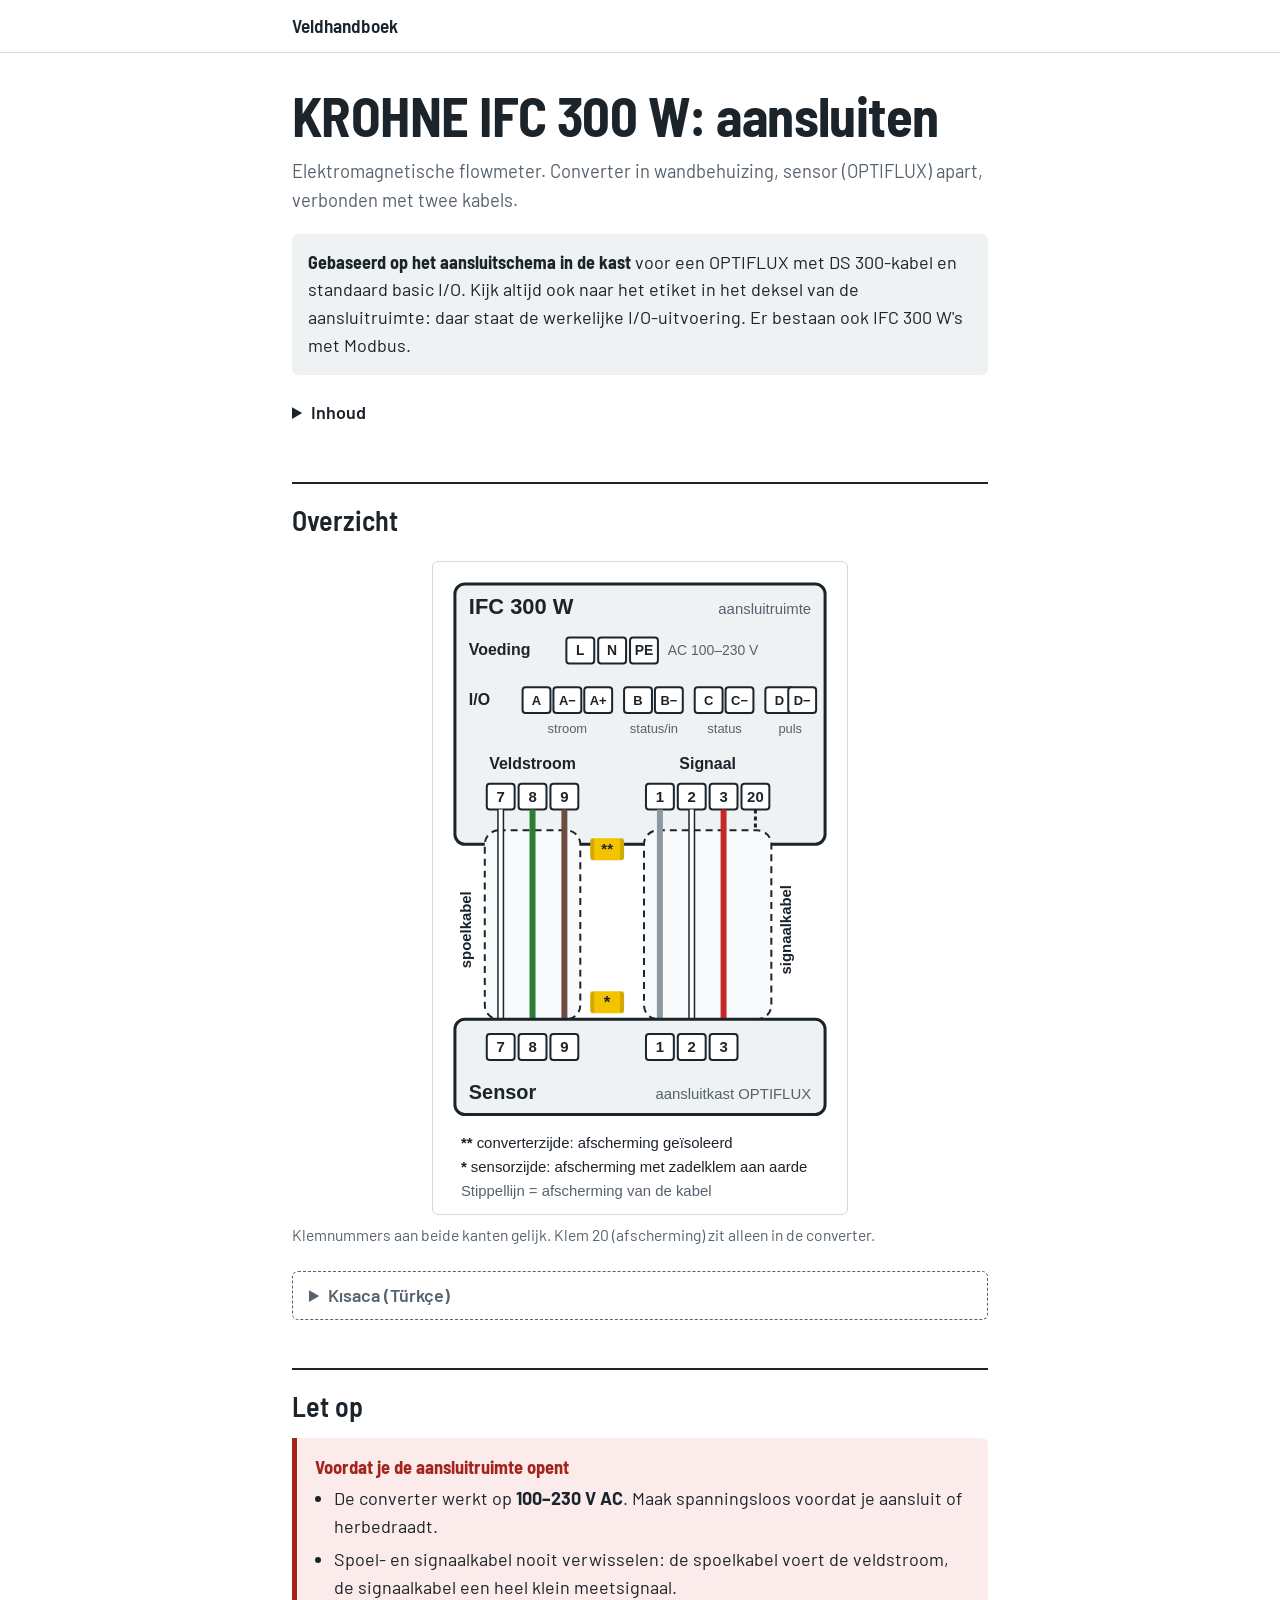
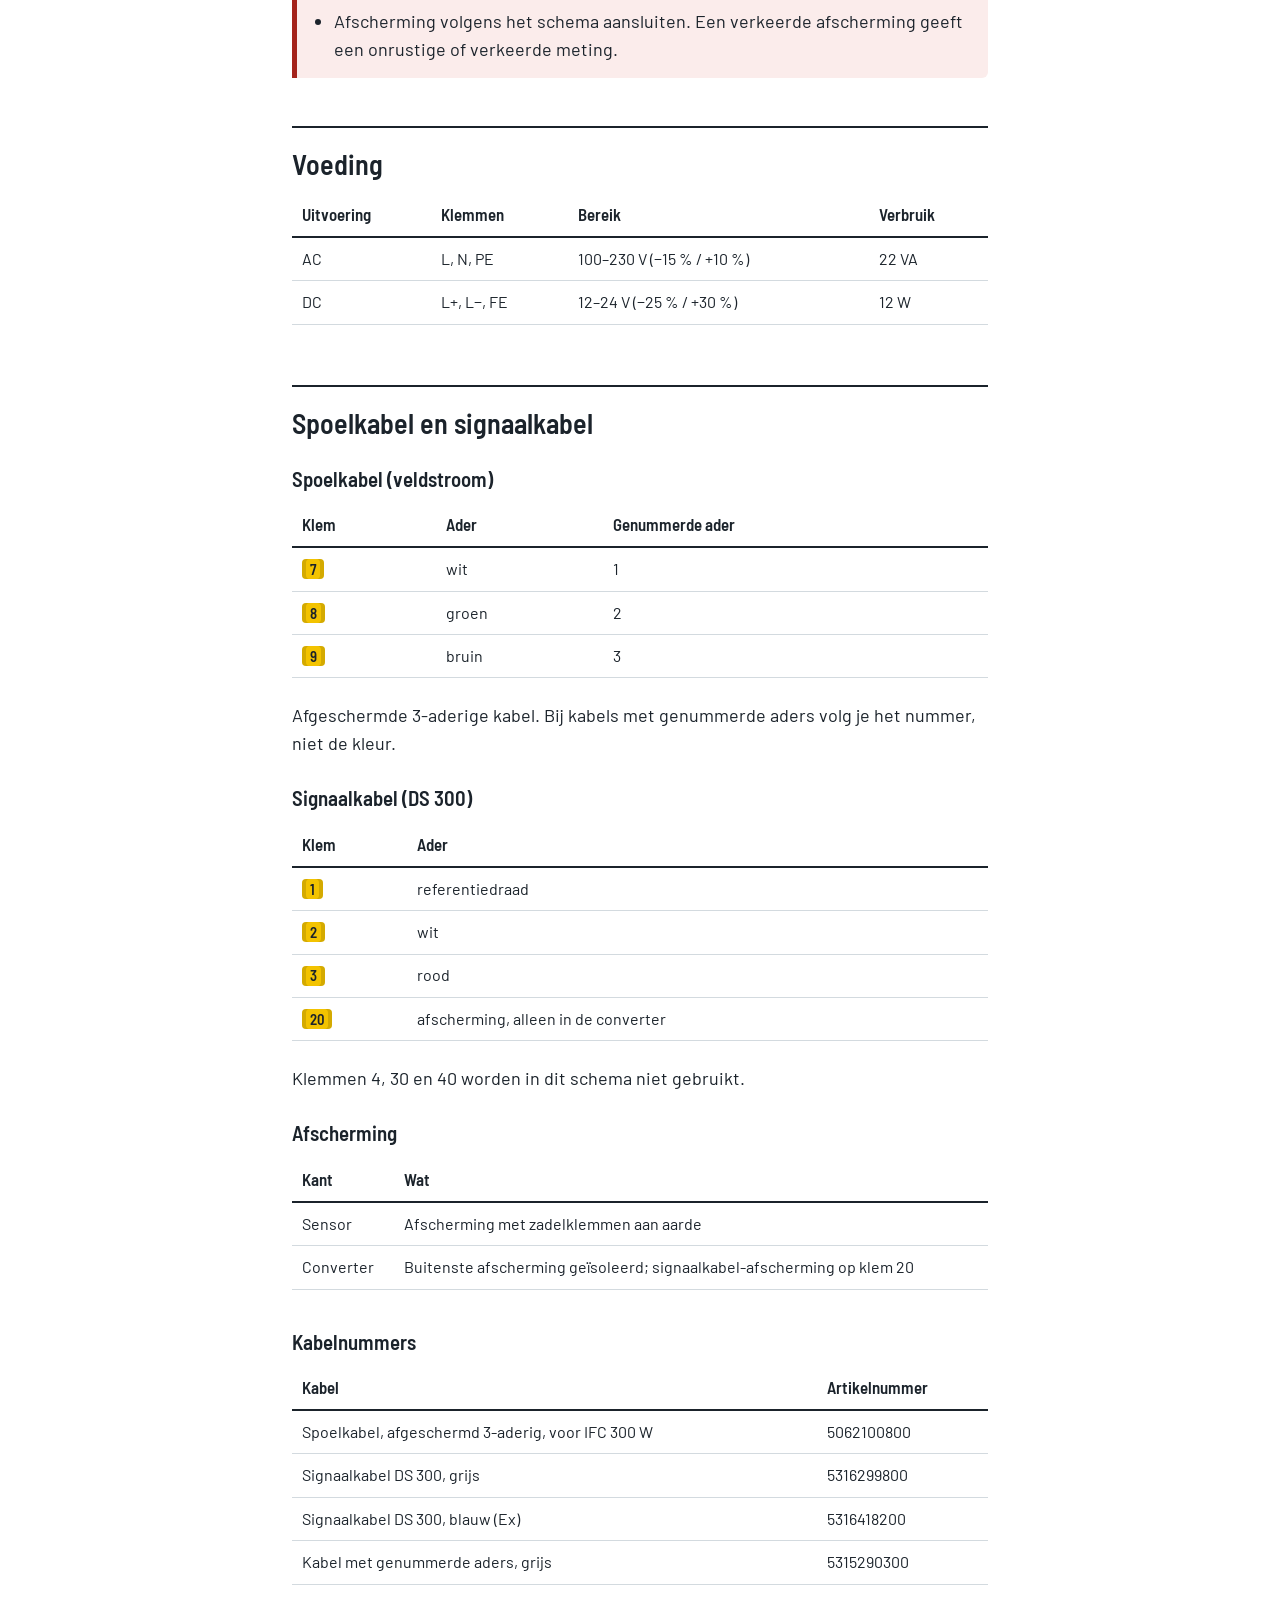
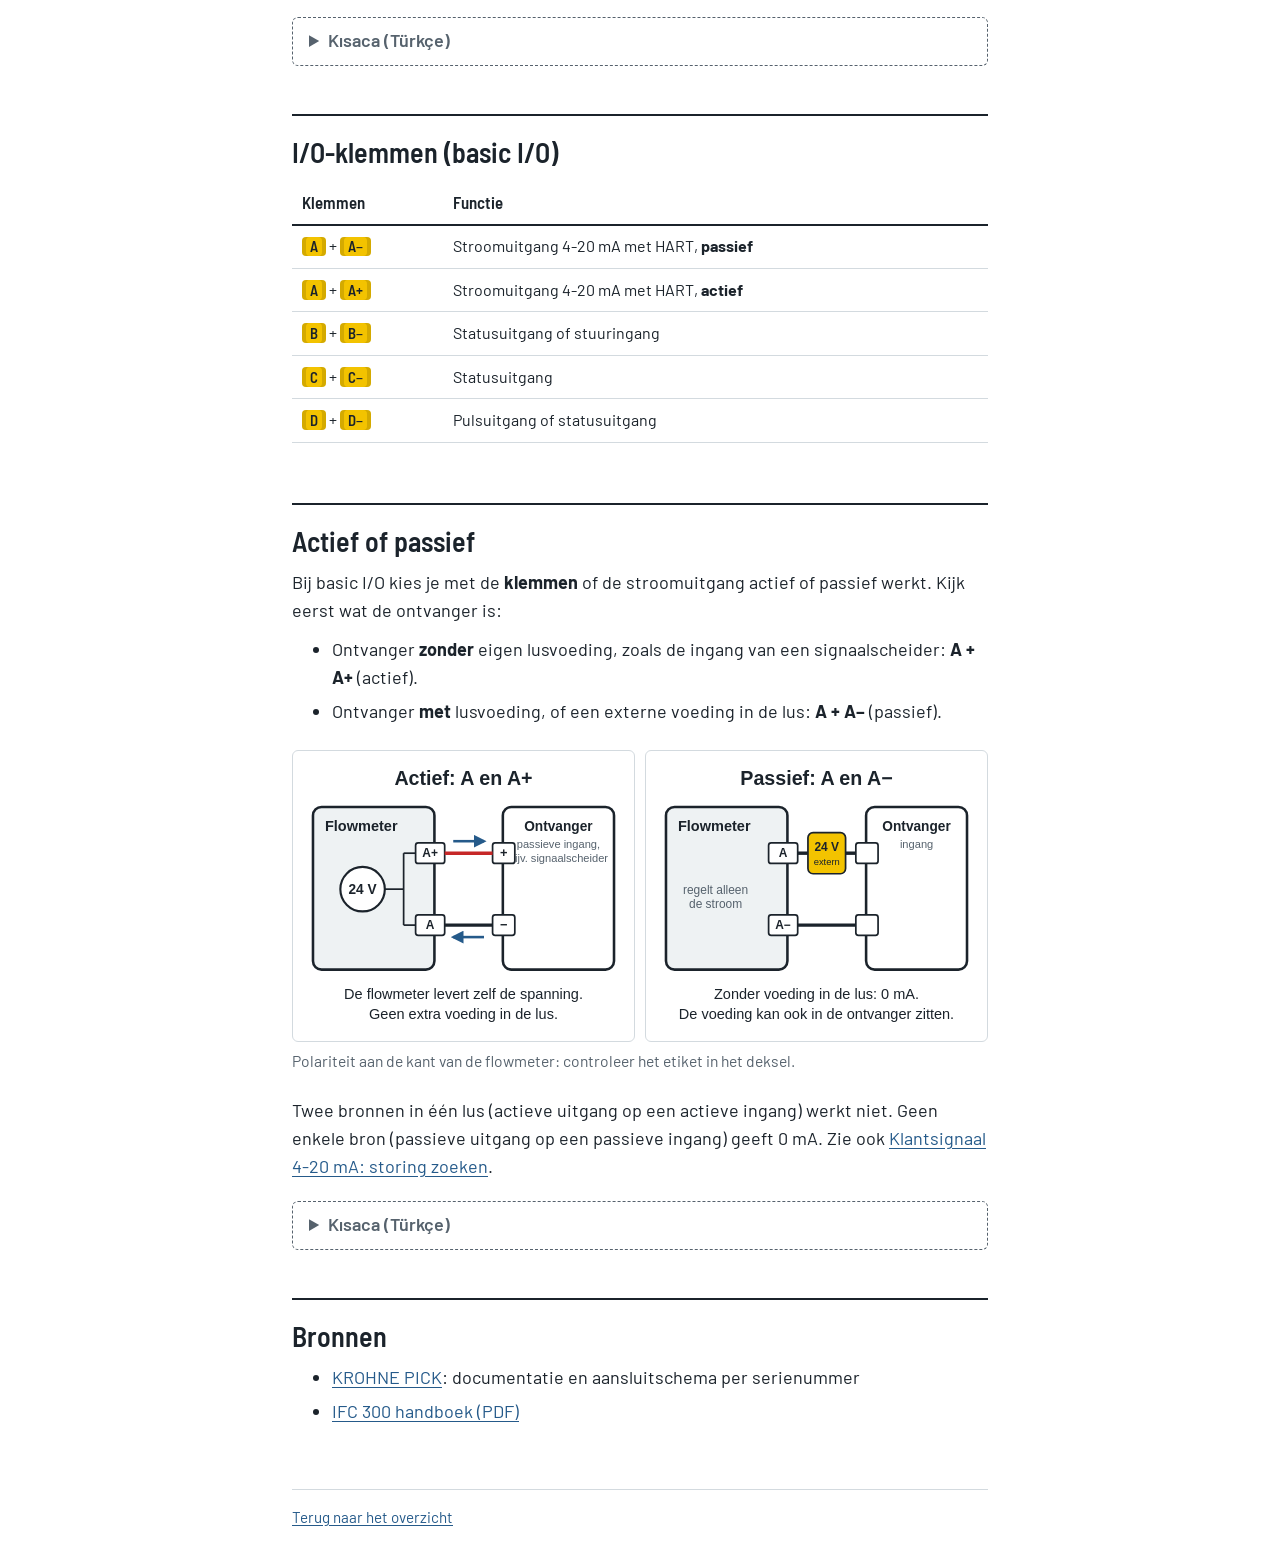
==== apparaten/krohne-ifc-300-w.html @ c5cdd686 "Apparaten-sectie met KROHNE IFC 300 W, procedure UFC 400 uitlezen, tekeningen actief/passief Co-Auth" ====
<!DOCTYPE html>
<html lang="nl">
<head>
  <meta charset="utf-8">
  <meta name="viewport" content="width=device-width, initial-scale=1">
  <title>KROHNE IFC 300 W: aansluiten · Veldhandboek</title>
  <link rel="stylesheet" href="../assets/style.css">
</head>
<body>
  <nav class="balk"><div class="wrap"><a class="thuis" href="../index.html">Veldhandboek</a></div></nav>

  <main class="wrap">
    <header class="kopblok">
      <h1>KROHNE IFC 300 W: aansluiten</h1>
      <p class="keten">Elektromagnetische flowmeter. Converter in wandbehuizing, sensor (OPTIFLUX) apart, verbonden met twee kabels.</p>

      <div class="status">
        <strong>Gebaseerd op het aansluitschema in de kast</strong> voor een OPTIFLUX met DS 300-kabel en standaard basic I/O.
        Kijk altijd ook naar het etiket in het deksel van de aansluitruimte: daar staat de werkelijke I/O-uitvoering. Er bestaan ook IFC 300 W's met Modbus.
      </div>

      <details class="inhoud">
        <summary>Inhoud</summary>
        <ol>
          <li><a href="#overzicht">Overzicht</a></li>
          <li><a href="#veiligheid">Let op</a></li>
          <li><a href="#voeding">Voeding</a></li>
          <li><a href="#kabels">Spoelkabel en signaalkabel</a></li>
          <li><a href="#io">I/O-klemmen</a></li>
          <li><a href="#actief">Actief of passief</a></li>
          <li><a href="#bronnen">Bronnen</a></li>
        </ol>
      </details>
    </header>

    <!-- ===================================================== -->
    <h2 id="overzicht">Overzicht</h2>
    <figure class="plaat smal">
      <img src="../assets/img/ifc300-aansluiten.svg" alt="Converter met rijen klemmen: voeding L, N, PE; I/O A, A−, A+, B, B−, C, C−, D, D−; veldstroom 7, 8, 9; signaal 1, 2, 3, 20. Twee kabels naar de sensor met klemmen 7, 8, 9 en 1, 2, 3.">
      <figcaption>Klemnummers aan beide kanten gelijk. Klem 20 (afscherming) zit alleen in de converter.</figcaption>
    </figure>

    <details class="tr">
      <summary>Kısaca (Türkçe)</summary>
      <p>IFC 300 W duvara monte converter; sensör ayrı. Aralarında iki kablo var: bobin kablosu (7, 8, 9) ve sinyal kablosu (1, 2, 3 ve ekran 20). Numaralar iki uçta da aynı. Gerçek I/O tipini klemens kapağının içindeki etiketten kontrol et.</p>
    </details>

    <!-- ===================================================== -->
    <h2 id="veiligheid">Let op</h2>
    <div class="gevaar">
      <strong>Voordat je de aansluitruimte opent</strong>
      <ul>
        <li>De converter werkt op <b>100–230 V AC</b>. Maak spanningsloos voordat je aansluit of herbedraadt.</li>
        <li>Spoel- en signaalkabel nooit verwisselen: de spoelkabel voert de veldstroom, de signaalkabel een heel klein meetsignaal.</li>
        <li>Afscherming volgens het schema aansluiten. Een verkeerde afscherming geeft een onrustige of verkeerde meting.</li>
      </ul>
    </div>

    <!-- ===================================================== -->
    <h2 id="voeding">Voeding</h2>
    <div class="tabel">
      <table>
        <tr><th>Uitvoering</th><th>Klemmen</th><th>Bereik</th><th>Verbruik</th></tr>
        <tr><td>AC</td><td>L, N, PE</td><td>100–230 V (−15 % / +10 %)</td><td>22 VA</td></tr>
        <tr><td>DC</td><td>L+, L−, FE</td><td>12–24 V (−25 % / +30 %)</td><td>12 W</td></tr>
      </table>
    </div>

    <!-- ===================================================== -->
    <h2 id="kabels">Spoelkabel en signaalkabel</h2>
    <h3>Spoelkabel (veldstroom)</h3>
    <div class="tabel">
      <table>
        <tr><th>Klem</th><th>Ader</th><th>Genummerde ader</th></tr>
        <tr><td><span class="kous">7</span></td><td>wit</td><td>1</td></tr>
        <tr><td><span class="kous">8</span></td><td>groen</td><td>2</td></tr>
        <tr><td><span class="kous">9</span></td><td>bruin</td><td>3</td></tr>
      </table>
    </div>
    <p>Afgeschermde 3-aderige kabel. Bij kabels met genummerde aders volg je het nummer, niet de kleur.</p>

    <h3>Signaalkabel (DS 300)</h3>
    <div class="tabel">
      <table>
        <tr><th>Klem</th><th>Ader</th></tr>
        <tr><td><span class="kous">1</span></td><td>referentiedraad</td></tr>
        <tr><td><span class="kous">2</span></td><td>wit</td></tr>
        <tr><td><span class="kous">3</span></td><td>rood</td></tr>
        <tr><td><span class="kous">20</span></td><td>afscherming, alleen in de converter</td></tr>
      </table>
    </div>
    <p>Klemmen 4, 30 en 40 worden in dit schema niet gebruikt.</p>

    <h3>Afscherming</h3>
    <div class="tabel">
      <table>
        <tr><th>Kant</th><th>Wat</th></tr>
        <tr><td>Sensor</td><td>Afscherming met zadelklemmen aan aarde</td></tr>
        <tr><td>Converter</td><td>Buitenste afscherming geïsoleerd; signaalkabel-afscherming op klem 20</td></tr>
      </table>
    </div>

    <h3>Kabelnummers</h3>
    <div class="tabel">
      <table>
        <tr><th>Kabel</th><th>Artikelnummer</th></tr>
        <tr><td>Spoelkabel, afgeschermd 3-aderig, voor IFC 300 W</td><td>5062100800</td></tr>
        <tr><td>Signaalkabel DS 300, grijs</td><td>5316299800</td></tr>
        <tr><td>Signaalkabel DS 300, blauw (Ex)</td><td>5316418200</td></tr>
        <tr><td>Kabel met genummerde aders, grijs</td><td>5315290300</td></tr>
      </table>
    </div>

    <details class="tr">
      <summary>Kısaca (Türkçe)</summary>
      <ul>
        <li>Bobin kablosu: 7 beyaz, 8 yeşil, 9 kahverengi. Numaralı tellerde 1-2-3'ü takip et.</li>
        <li>Sinyal kablosu: 1 referans teli, 2 beyaz, 3 kırmızı, 20 ekran (sadece converter'da).</li>
        <li>Ekran: sensör tarafında eyer kelepçeyle toprağa, converter tarafında dış ekran yalıtılır.</li>
      </ul>
    </details>

    <!-- ===================================================== -->
    <h2 id="io">I/O-klemmen (basic I/O)</h2>
    <div class="tabel">
      <table>
        <tr><th>Klemmen</th><th>Functie</th></tr>
        <tr><td><span class="kous">A</span> + <span class="kous">A−</span></td><td>Stroomuitgang 4-20 mA met HART, <b>passief</b></td></tr>
        <tr><td><span class="kous">A</span> + <span class="kous">A+</span></td><td>Stroomuitgang 4-20 mA met HART, <b>actief</b></td></tr>
        <tr><td><span class="kous">B</span> + <span class="kous">B−</span></td><td>Statusuitgang of stuuringang</td></tr>
        <tr><td><span class="kous">C</span> + <span class="kous">C−</span></td><td>Statusuitgang</td></tr>
        <tr><td><span class="kous">D</span> + <span class="kous">D−</span></td><td>Pulsuitgang of statusuitgang</td></tr>
      </table>
    </div>

    <!-- ===================================================== -->
    <h2 id="actief">Actief of passief</h2>
    <p>Bij basic I/O kies je met de <b>klemmen</b> of de stroomuitgang actief of passief werkt. Kijk eerst wat de ontvanger is:</p>
    <ul>
      <li>Ontvanger <b>zonder</b> eigen lusvoeding, zoals de ingang van een signaalscheider: <b>A + A+</b> (actief).</li>
      <li>Ontvanger <b>met</b> lusvoeding, of een externe voeding in de lus: <b>A + A−</b> (passief).</li>
    </ul>
    <figure class="plaat">
      <div class="platen">
        <img src="../assets/img/stroomuitgang-actief.svg" alt="Actief: klem A+ en A. De flowmeter heeft een interne 24 V-bron en voedt de lus naar de passieve ingang van de ontvanger.">
        <img src="../assets/img/stroomuitgang-passief.svg" alt="Passief: klem A en A−. Er zit een externe 24 V-voeding in de lus tussen flowmeter en ontvanger.">
      </div>
      <figcaption>Polariteit aan de kant van de flowmeter: controleer het etiket in het deksel.</figcaption>
    </figure>
    <p>Twee bronnen in één lus (actieve uitgang op een actieve ingang) werkt niet. Geen enkele bron (passieve uitgang op een passieve ingang) geeft 0 mA. Zie ook <a href="../procedures/klantsignaal-4-20ma.html">Klantsignaal 4-20 mA: storing zoeken</a>.</p>

    <details class="tr">
      <summary>Kısaca (Türkçe)</summary>
      <p>Basic I/O'da aktif/pasif seçimi klemenslerle yapılır: A + A+ aktif (sayaç loop'u kendisi besler), A + A− pasif (loop'ta harici besleme gerekir). Karşı taraf sinyal ayırıcı gibi pasif bir girişse A + A+ kullan. İki taraf da pasifse akım 0 mA olur.</p>
    </details>

    <!-- ===================================================== -->
    <h2 id="bronnen">Bronnen</h2>
    <ul>
      <li><a href="https://pick.krohne.com">KROHNE PICK</a>: documentatie en aansluitschema per serienummer</li>
      <li><a href="https://cdn.krohne.com/pick2/tagged_docs/MA_IFC300_en_210618_4000069804_R05.pdf">IFC 300 handboek (PDF)</a></li>
    </ul>

    <p class="voet"><a href="../index.html">Terug naar het overzicht</a></p>
  </main>
</body>
</html>
---- assets/style.css ----
/* Veldhandboek — leesbaar op een tablet in een buitenkast, ook in de zon.
   Twee visuele codes met een vaste betekenis:
   - geel kousje (.kous): een meetpunt, klem of stapnummer, zoals de draadmarkering in de kast
   - LCD-chip (.lcd): tekst zoals die op het display van de converter staat (menupaden, waarden) */

@import url("https://fonts.googleapis.com/css2?family=Barlow:ital,wght@0,400;0,600;1,400&family=Barlow+Semi+Condensed:wght@500;600;700&family=Share+Tech+Mono&display=swap");

:root {
  --papier: #ffffff;
  --vlak: #eef2f3;
  --inkt: #1b232b;
  --grijs: #56626d;
  --lijn: #d3dadf;
  --staal: #255a8a;
  --kous: #f3c300;
  --lcd: #c9da72;
  --lcd-inkt: #26330e;
  --gevaar: #a4231b;
  --gevaar-vlak: #fbeceb;

  --tekst: "Barlow", system-ui, -apple-system, "Segoe UI", sans-serif;
  --kop: "Barlow Semi Condensed", "Barlow", system-ui, sans-serif;
  --display: "Share Tech Mono", ui-monospace, "Consolas", monospace;

  --maat: 1.125rem;
  --breed: 46rem;
}

* { box-sizing: border-box; }

html { font-size: 100%; -webkit-text-size-adjust: 100%; }

body {
  margin: 0;
  background: var(--papier);
  color: var(--inkt);
  font-family: var(--tekst);
  font-size: var(--maat);
  line-height: 1.55;
}

a { color: var(--staal); text-underline-offset: 0.15em; }
a:focus-visible, button:focus-visible, input:focus-visible, summary:focus-visible {
  outline: 3px solid var(--staal);
  outline-offset: 2px;
}

.wrap { max-width: var(--breed); margin: 0 auto; padding: 0 1.25rem; }

/* ---------- koppen ---------- */
h1, h2, h3 { font-family: var(--kop); line-height: 1.15; margin: 0; }
h1 { font-size: clamp(2.2rem, 6vw, 3.4rem); font-weight: 700; letter-spacing: -0.01em; }
h2 { font-size: 1.75rem; font-weight: 600; margin-top: 3rem; padding-top: 1.25rem; border-top: 2px solid var(--inkt); }
h3 { font-size: 1.3rem; font-weight: 600; margin-top: 1.75rem; }
p, ul, ol, table { margin: 0.75rem 0; }
li + li { margin-top: 0.35rem; }

/* ---------- bovenbalk ---------- */
.balk {
  border-bottom: 1px solid var(--lijn);
  background: var(--papier);
}
.balk .wrap { display: flex; align-items: center; justify-content: space-between; gap: 1rem; min-height: 3.25rem; }
.balk a.thuis { font-family: var(--kop); font-weight: 600; font-size: 1.2rem; color: var(--inkt); text-decoration: none; }
.balk a.thuis:hover { text-decoration: underline; }

/* ---------- geel kousje ---------- */
.kous {
  display: inline-block;
  background: var(--kous);
  color: var(--inkt);
  font-family: var(--kop);
  font-weight: 600;
  font-size: 0.92em;
  line-height: 1.25;
  padding: 0.05em 0.55em;
  border-radius: 4px;
  box-shadow: inset 4px 0 0 rgba(0, 0, 0, 0.13), inset -4px 0 0 rgba(0, 0, 0, 0.13);
  white-space: nowrap;
}

/* ---------- LCD-chip ---------- */
.lcd {
  display: inline-block;
  background: var(--lcd);
  color: var(--lcd-inkt);
  font-family: var(--display);
  font-size: 0.95em;
  padding: 0.05em 0.45em;
  border-radius: 3px;
  box-shadow: inset 0 1px 3px rgba(38, 51, 14, 0.35);
  white-space: nowrap;
}

/* ---------- startpagina ---------- */
.held { padding: 2.5rem 0 1.5rem; }
.held p.onder { color: var(--grijs); font-size: 1.2rem; margin-top: 0.5rem; }

.zoek { margin-top: 1.75rem; }
.zoek label { display: block; font-weight: 600; margin-bottom: 0.4rem; }
.zoek input {
  width: 100%;
  font: inherit;
  font-size: 1.3rem;
  padding: 0.8rem 1rem;
  border: 2px solid var(--inkt);
  border-radius: 6px;
  background: var(--papier);
  color: var(--inkt);
}
.zoek input::placeholder { color: #7d8891; }

.resultaten { list-style: none; padding: 0; margin: 1.5rem 0 3rem; }
.resultaten li { margin: 0; border-top: 1px solid var(--lijn); }
.resultaten li:last-child { border-bottom: 1px solid var(--lijn); }
.resultaten a {
  display: block;
  padding: 1.1rem 0.25rem;
  color: var(--inkt);
  text-decoration: none;
}
.resultaten a:hover .titel, .resultaten a:focus-visible .titel { text-decoration: underline; }
.resultaten .titel { font-family: var(--kop); font-weight: 600; font-size: 1.45rem; color: var(--staal); }
.resultaten .soort { color: var(--grijs); font-size: 0.95rem; }
.resultaten .samenvatting { display: block; margin-top: 0.3rem; }
.resultaten .labels { display: flex; flex-wrap: wrap; gap: 0.35rem; margin-top: 0.6rem; }
.leeg { color: var(--grijs); }
.resultaten li.groep {
  border-top: 2px solid var(--inkt);
  font-family: var(--kop);
  font-weight: 700;
  font-size: 1.3rem;
  padding: 1.6rem 0 0.4rem;
}
.resultaten li.groep:first-child { padding-top: 0.6rem; }
.resultaten li.groep + li { border-top: 0; }

/* ---------- procedurepagina ---------- */
.kopblok { padding: 2rem 0 0.5rem; }
.kopblok .keten { color: var(--grijs); font-size: 1.15rem; margin-top: 0.6rem; }

.status {
  margin-top: 1.25rem;
  padding: 0.9rem 1rem;
  background: var(--vlak);
  border-radius: 6px;
}
.status strong { font-family: var(--kop); }

.inhoud { margin-top: 1.5rem; }
.inhoud summary { cursor: pointer; font-weight: 600; }
.inhoud ol { columns: 2 14rem; column-gap: 2rem; }

.gevaar {
  margin: 1rem 0;
  padding: 0.9rem 1rem 0.9rem 1.1rem;
  background: var(--gevaar-vlak);
  border-left: 5px solid var(--gevaar);
  border-radius: 0 6px 6px 0;
}
.gevaar > strong:first-child { color: var(--gevaar); font-family: var(--kop); font-size: 1.15rem; display: block; margin-bottom: 0.25rem; }
.gevaar ul { margin: 0.25rem 0 0; padding-left: 1.2rem; }

/* Turkse samenvatting */
details.tr {
  margin: 1.25rem 0;
  border: 1px dashed var(--grijs);
  border-radius: 6px;
  padding: 0.6rem 1rem;
}
details.tr summary { cursor: pointer; font-weight: 600; color: var(--grijs); }
details.tr[open] summary { margin-bottom: 0.4rem; }
details.tr p, details.tr ul { margin: 0.4rem 0; }

/* signaalketen */
.keten-schema {
  display: flex;
  align-items: stretch;
  gap: 0;
  margin: 1.25rem 0;
  overflow-x: auto;
  padding-bottom: 0.25rem;
}
.keten-schema .blok {
  flex: 1 1 0;
  min-width: 0;
  hyphens: auto;
  overflow-wrap: anywhere;
  border: 2px solid var(--inkt);
  border-radius: 6px;
  padding: 0.6rem 0.7rem;
  background: var(--papier);
}
.keten-schema .blok b { font-family: var(--kop); display: block; font-size: 1rem; }
.keten-schema .blok span { color: var(--grijs); font-size: 0.92rem; display: block; }
.keten-schema .draad {
  flex: 0 0 3.1rem;
  position: relative;
  display: flex;
  align-items: center;
  justify-content: center;
}
.keten-schema .draad::before {
  content: "";
  position: absolute;
  left: 0; right: 0; top: 50%;
  border-top: 3px solid var(--inkt);
}
.keten-schema .draad .kous { position: relative; }
.keten-schema .blok .kous { display: inline-block; margin-top: 0.4rem; color: var(--inkt); font-size: 0.9rem; }

@media (max-width: 44rem) {
  .keten-schema { flex-direction: column; overflow: visible; }
  .keten-schema .blok { min-width: 0; }
  .keten-schema .draad { flex: 0 0 2.6rem; }
  .keten-schema .draad::before { left: 50%; right: auto; top: 0; bottom: 0; border-top: 0; border-left: 3px solid var(--inkt); }
}

td .lcd { white-space: normal; }

/* figuren */
figure.plaat { margin: 1.5rem 0; }
figure.plaat .platen { display: grid; grid-template-columns: repeat(auto-fit, minmax(14rem, 1fr)); gap: 0.6rem; }
figure.plaat.smal img { max-width: 26rem; margin: 0 auto; }
figure.plaat .platen.drie { grid-template-columns: repeat(auto-fit, minmax(12rem, 1fr)); }
figure.plaat img { display: block; width: 100%; height: auto; border: 1px solid var(--lijn); border-radius: 6px; background: var(--papier); padding: 0.5rem; }
figure.plaat figcaption { color: var(--grijs); font-size: 0.98rem; margin-top: 0.45rem; }

/* stappen */
ol.stappen { list-style: none; padding: 0; counter-reset: stap; }
ol.stappen > li {
  counter-increment: stap;
  position: relative;
  padding: 1.1rem 0 1.1rem 3.25rem;
  border-top: 1px solid var(--lijn);
  margin: 0;
}
ol.stappen > li::before {
  content: counter(stap);
  position: absolute;
  left: 0;
  top: 1.15rem;
  min-width: 2.3rem;
  text-align: center;
  background: var(--kous);
  font-family: var(--kop);
  font-weight: 700;
  font-size: 1.15rem;
  padding: 0.05em 0.4em;
  border-radius: 4px;
  box-shadow: inset 4px 0 0 rgba(0, 0, 0, 0.13), inset -4px 0 0 rgba(0, 0, 0, 0.13);
}
ol.stappen > li.nul::before { content: "0"; }
ol.stappen > li.nul { counter-increment: none; }
ol.stappen h3 { margin-top: 0; }
ol.stappen ul, ol.stappen ol { padding-left: 1.2rem; }

.uitkomst { margin: 0.6rem 0; padding: 0.6rem 0.9rem; background: var(--vlak); border-radius: 6px; }
.uitkomst p { margin: 0.25rem 0; }

/* tabellen */
.tabel { overflow-x: auto; }
table { border-collapse: collapse; width: 100%; font-size: 1rem; }
th, td { text-align: left; vertical-align: top; padding: 0.55rem 0.6rem; border-bottom: 1px solid var(--lijn); }
th { font-family: var(--kop); font-weight: 600; font-size: 1.05rem; border-bottom: 2px solid var(--inkt); }

/* rekenmachine */
.reken {
  margin: 1.25rem 0;
  padding: 1.1rem 1.1rem 1.25rem;
  border: 2px solid var(--inkt);
  border-radius: 8px;
}
.reken h3 { margin-top: 0; }
.reken .velden { display: grid; grid-template-columns: repeat(auto-fit, minmax(9.5rem, 1fr)); gap: 0.8rem; margin-top: 0.75rem; }
.reken label { display: block; font-weight: 600; font-size: 0.98rem; margin-bottom: 0.25rem; }
.reken input {
  width: 100%;
  font: inherit;
  font-size: 1.2rem;
  padding: 0.5rem 0.65rem;
  border: 2px solid var(--grijs);
  border-radius: 5px;
  background: var(--papier);
  color: var(--inkt);
}
.reken input:focus { border-color: var(--staal); }
.reken .uit {
  margin-top: 1rem;
  font-family: var(--display);
  font-size: 1.6rem;
  background: var(--lcd);
  color: var(--lcd-inkt);
  padding: 0.55rem 0.8rem;
  border-radius: 4px;
  box-shadow: inset 0 1px 4px rgba(38, 51, 14, 0.4);
  min-height: 3rem;
}
.reken .melding { margin-top: 0.5rem; color: var(--gevaar); font-weight: 600; min-height: 1.5em; }
.reken .hint { color: var(--grijs); font-size: 0.95rem; }

/* voet */
.voet { margin: 4rem 0 2rem; padding-top: 1rem; border-top: 1px solid var(--lijn); color: var(--grijs); font-size: 0.95rem; }

@media (prefers-reduced-motion: reduce) {
  * { scroll-behavior: auto !important; }
}

@media print {
  .balk, .zoek, .inhoud { display: none; }
  details.tr { display: none; }
  h2 { break-after: avoid; }
}
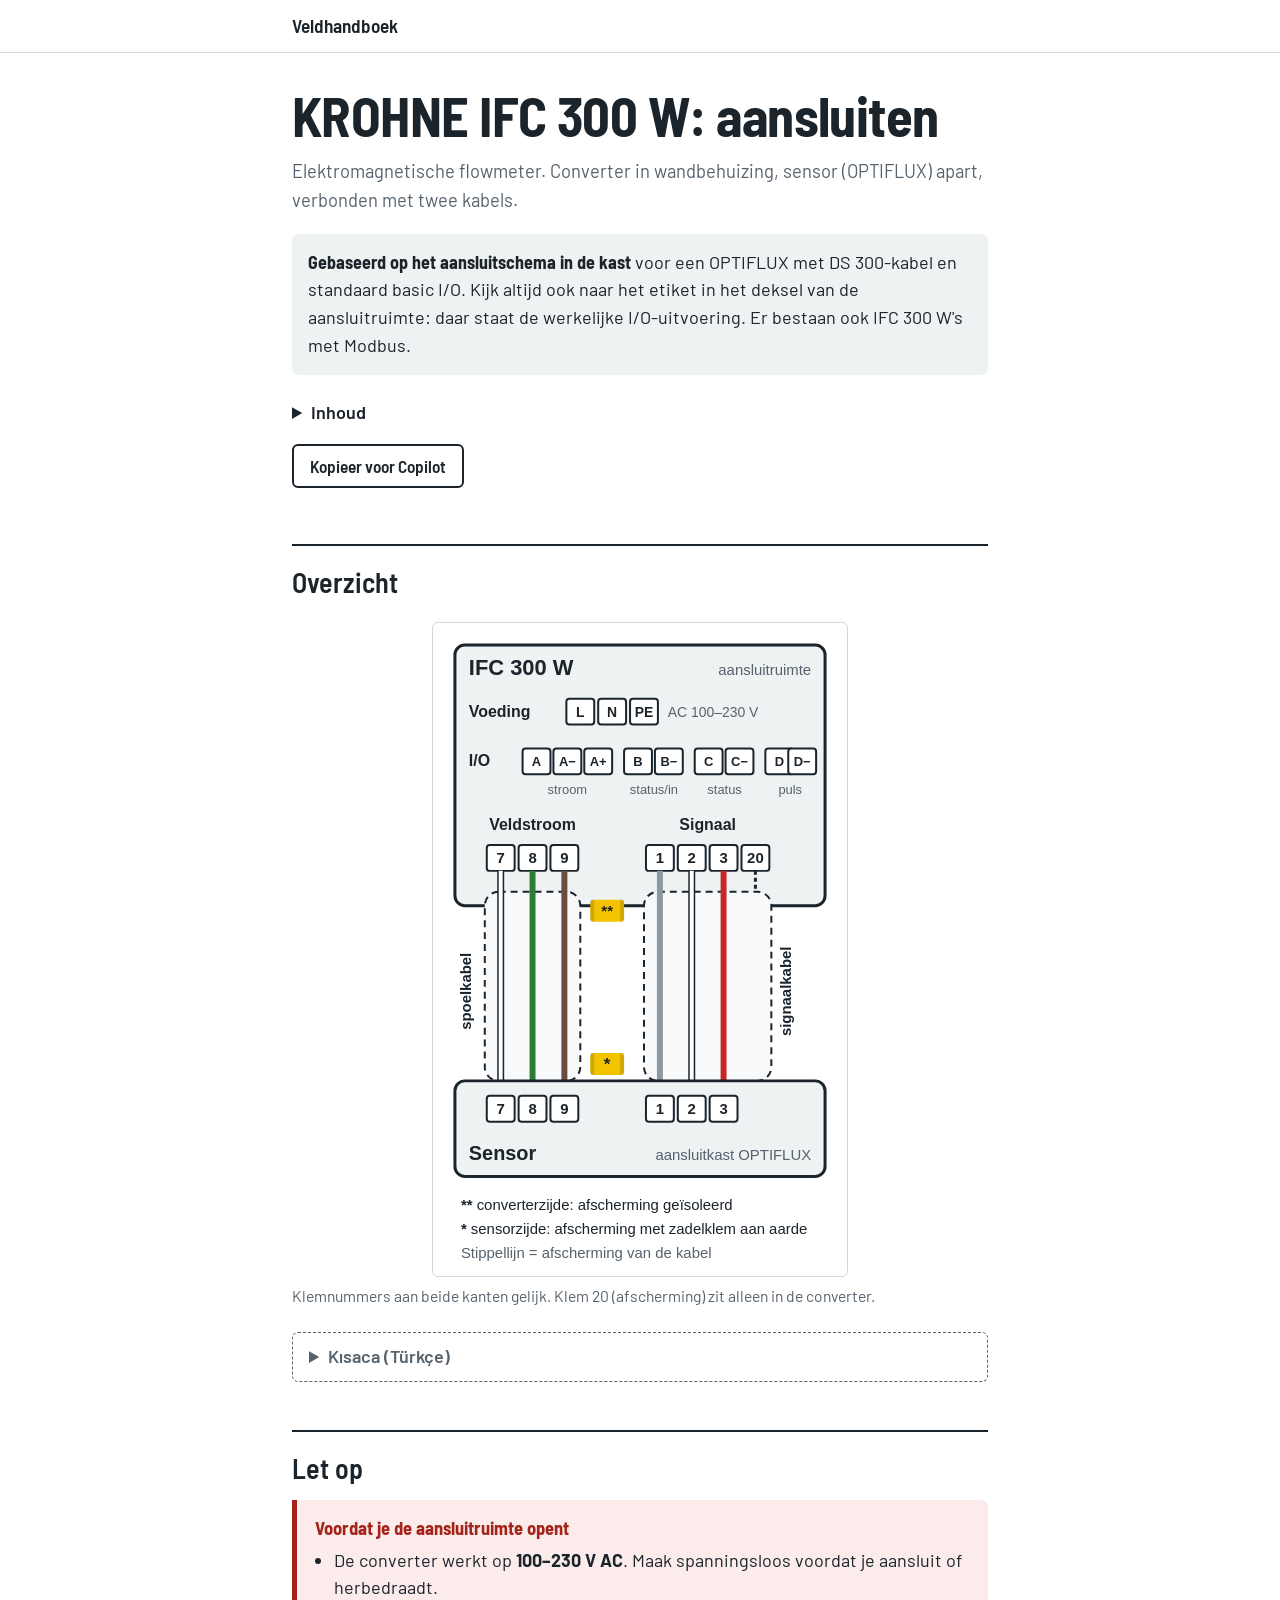
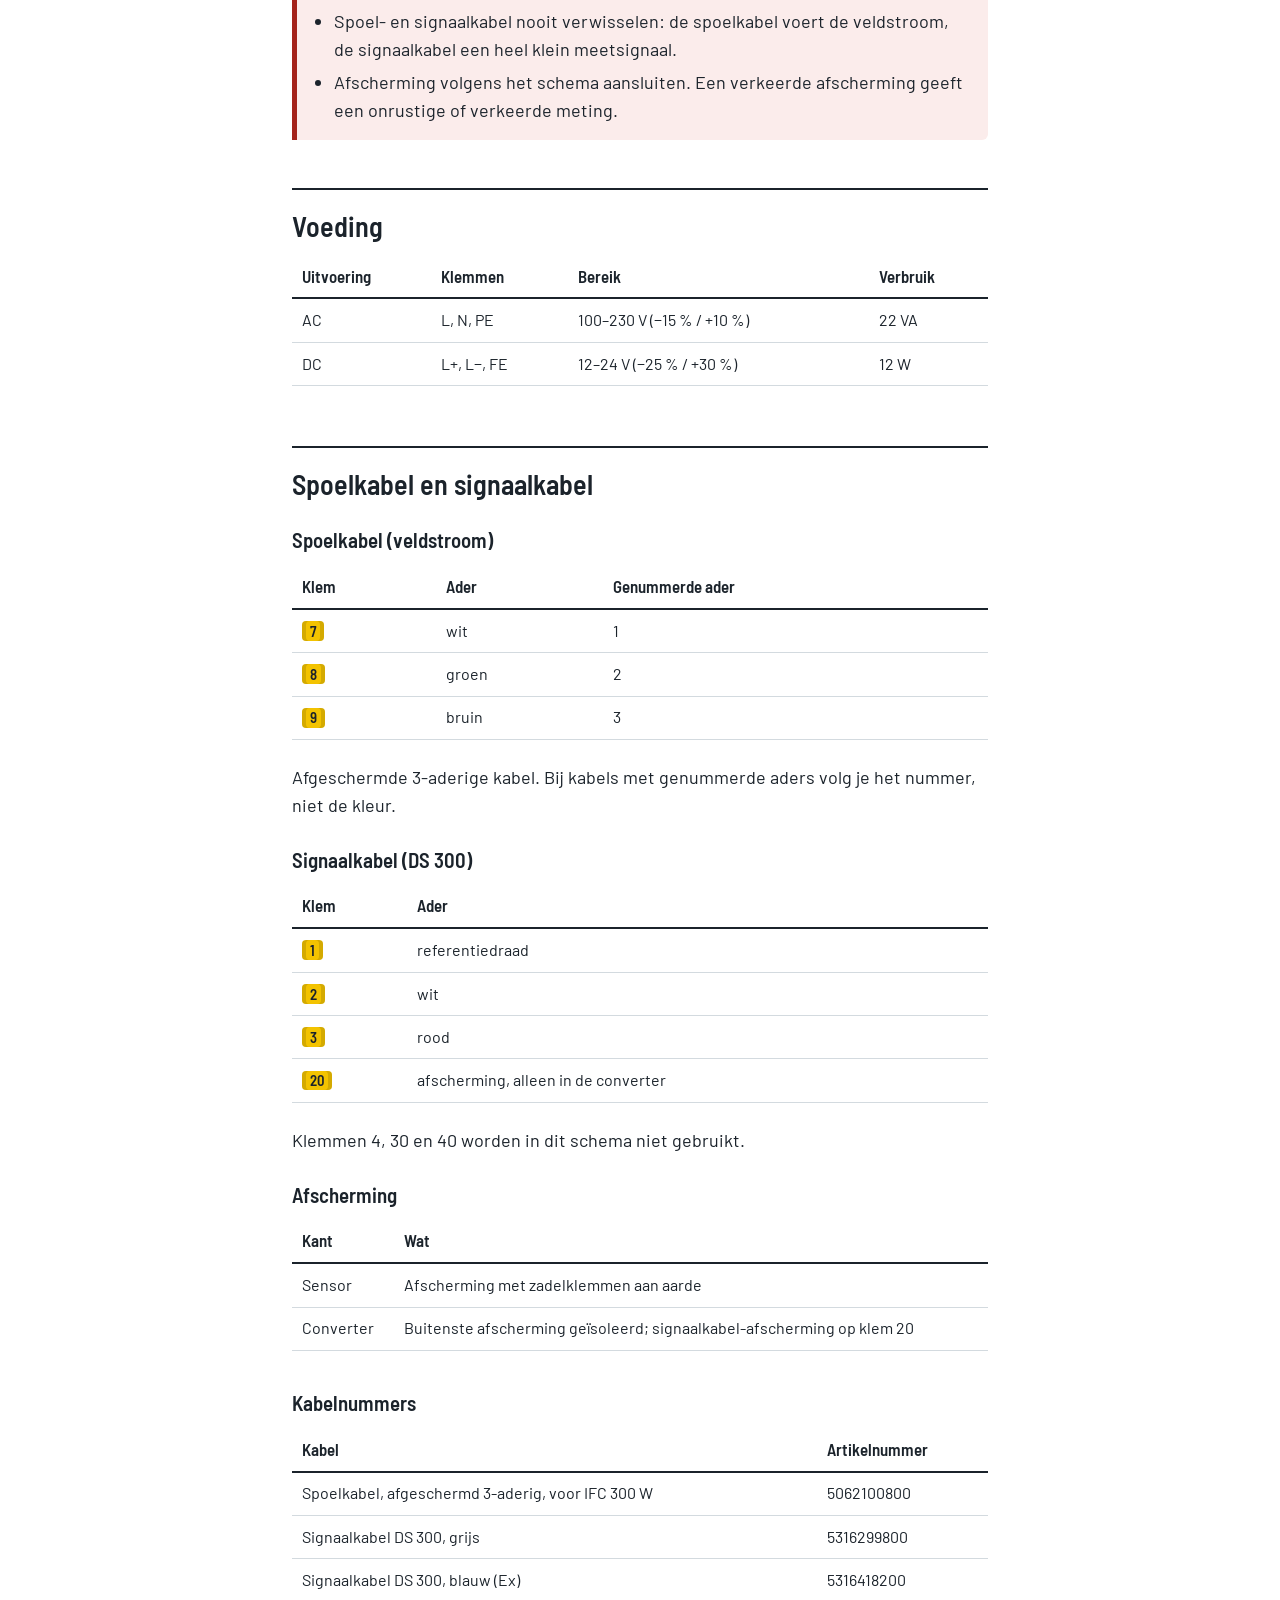
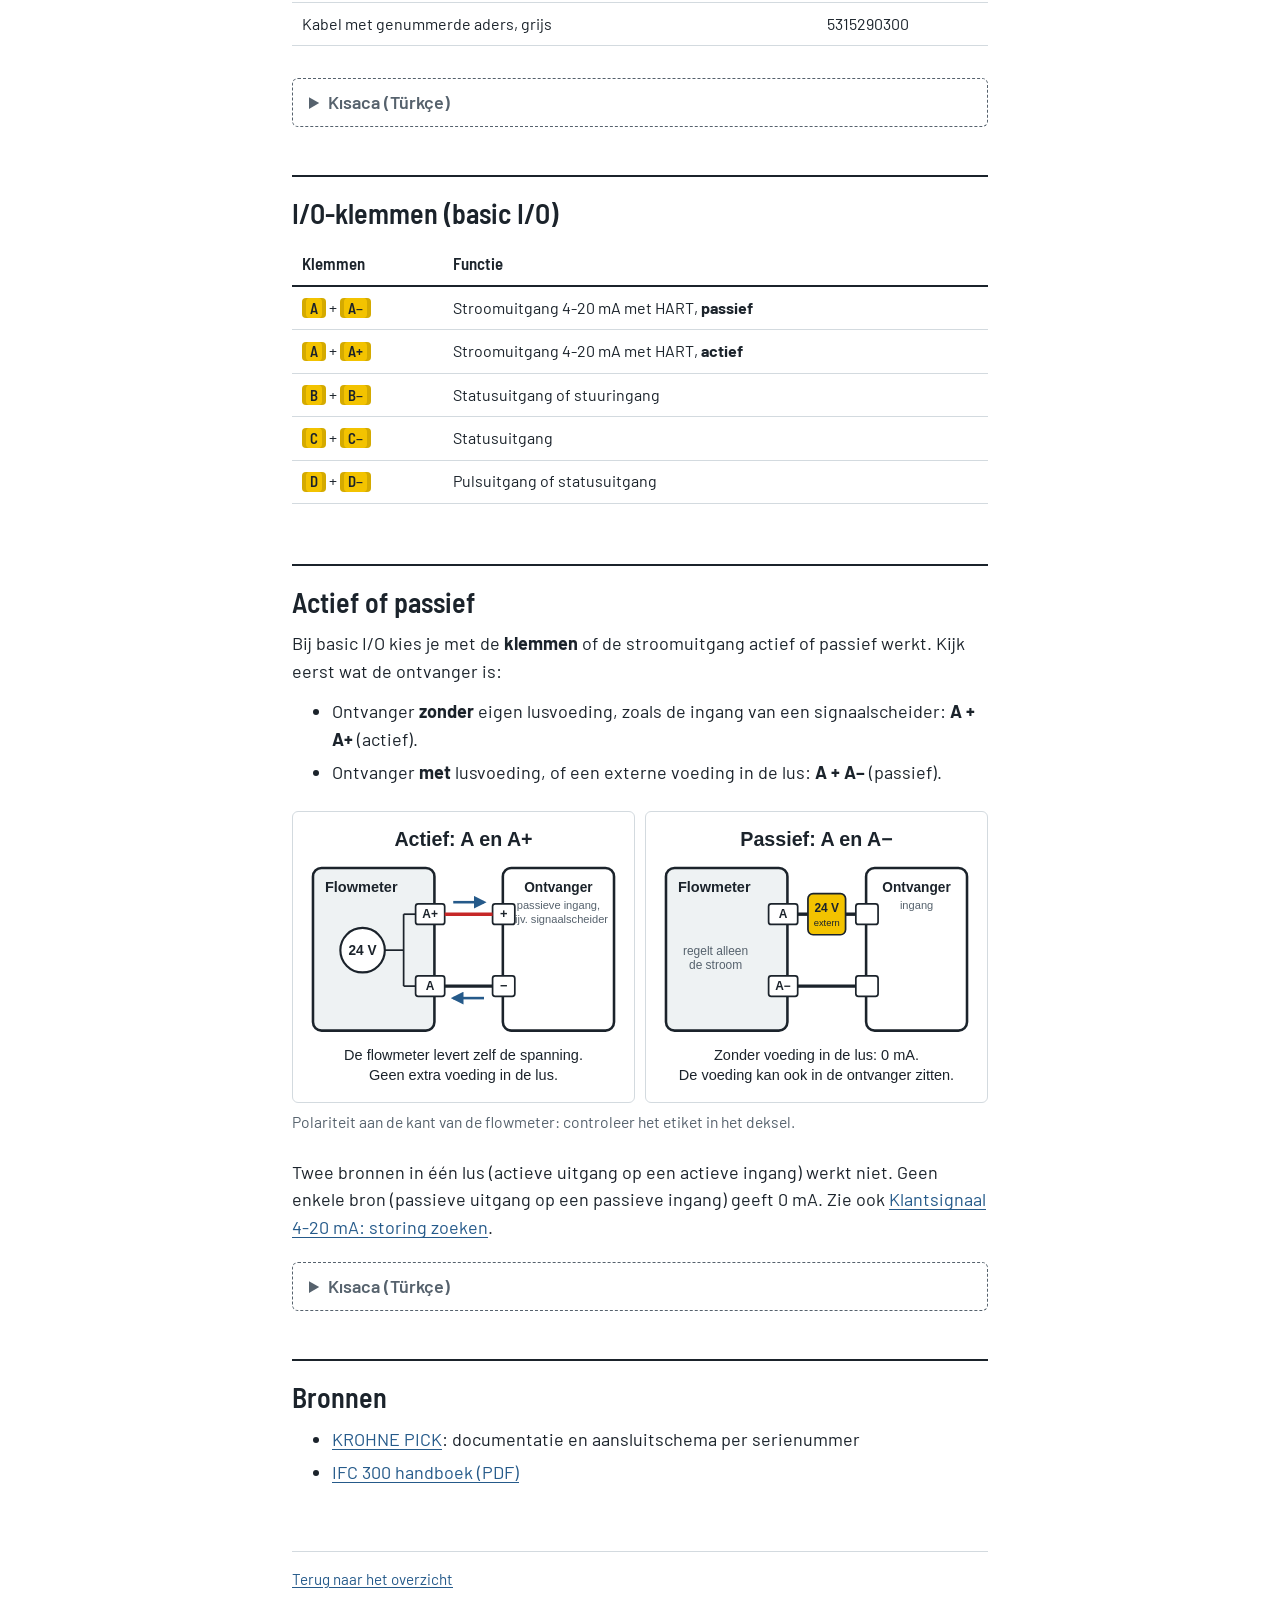
==== commit 635ab8d5: "Knoppen 'Kopieer voor Copilot' per pagina en het hele handboek in één keer (kopiëren of downloaden) " ====
--- a/apparaten/krohne-ifc-300-w.html
+++ b/apparaten/krohne-ifc-300-w.html
@@ -5,6 +5,7 @@
   <meta name="viewport" content="width=device-width, initial-scale=1">
   <title>KROHNE IFC 300 W: aansluiten · Veldhandboek</title>
   <link rel="stylesheet" href="../assets/style.css">
+  <script src="../assets/copilot.js" defer></script>
 </head>
 <body>
   <nav class="balk"><div class="wrap"><a class="thuis" href="../index.html">Veldhandboek</a></div></nav>
--- a/assets/style.css
+++ b/assets/style.css
@@ -299,6 +299,28 @@
 .reken .melding { margin-top: 0.5rem; color: var(--gevaar); font-weight: 600; min-height: 1.5em; }
 .reken .hint { color: var(--grijs); font-size: 0.95rem; }
 
+/* Copilot */
+.copilot { margin-top: 1.1rem; display: flex; flex-wrap: wrap; gap: 0.6rem 1rem; align-items: center; }
+.copilot-alles { display: block; margin: 0 0 2rem; }
+.copilot-alles .knoppen { display: flex; flex-wrap: wrap; gap: 0.6rem; margin-top: 0.75rem; }
+.knop {
+  display: inline-block;
+  font-family: var(--kop);
+  font-weight: 600;
+  font-size: 1.08rem;
+  line-height: 1.2;
+  padding: 0.6rem 1rem;
+  border: 2px solid var(--inkt);
+  border-radius: 6px;
+  background: var(--papier);
+  color: var(--inkt);
+  text-decoration: none;
+  cursor: pointer;
+}
+.knop:hover { background: var(--vlak); }
+.knop[disabled], .knop[aria-disabled="true"] { opacity: 0.45; pointer-events: none; }
+.melding-copilot { color: var(--grijs); font-size: 0.98rem; }
+
 /* voet */
 .voet { margin: 4rem 0 2rem; padding-top: 1rem; border-top: 1px solid var(--lijn); color: var(--grijs); font-size: 0.95rem; }
 
